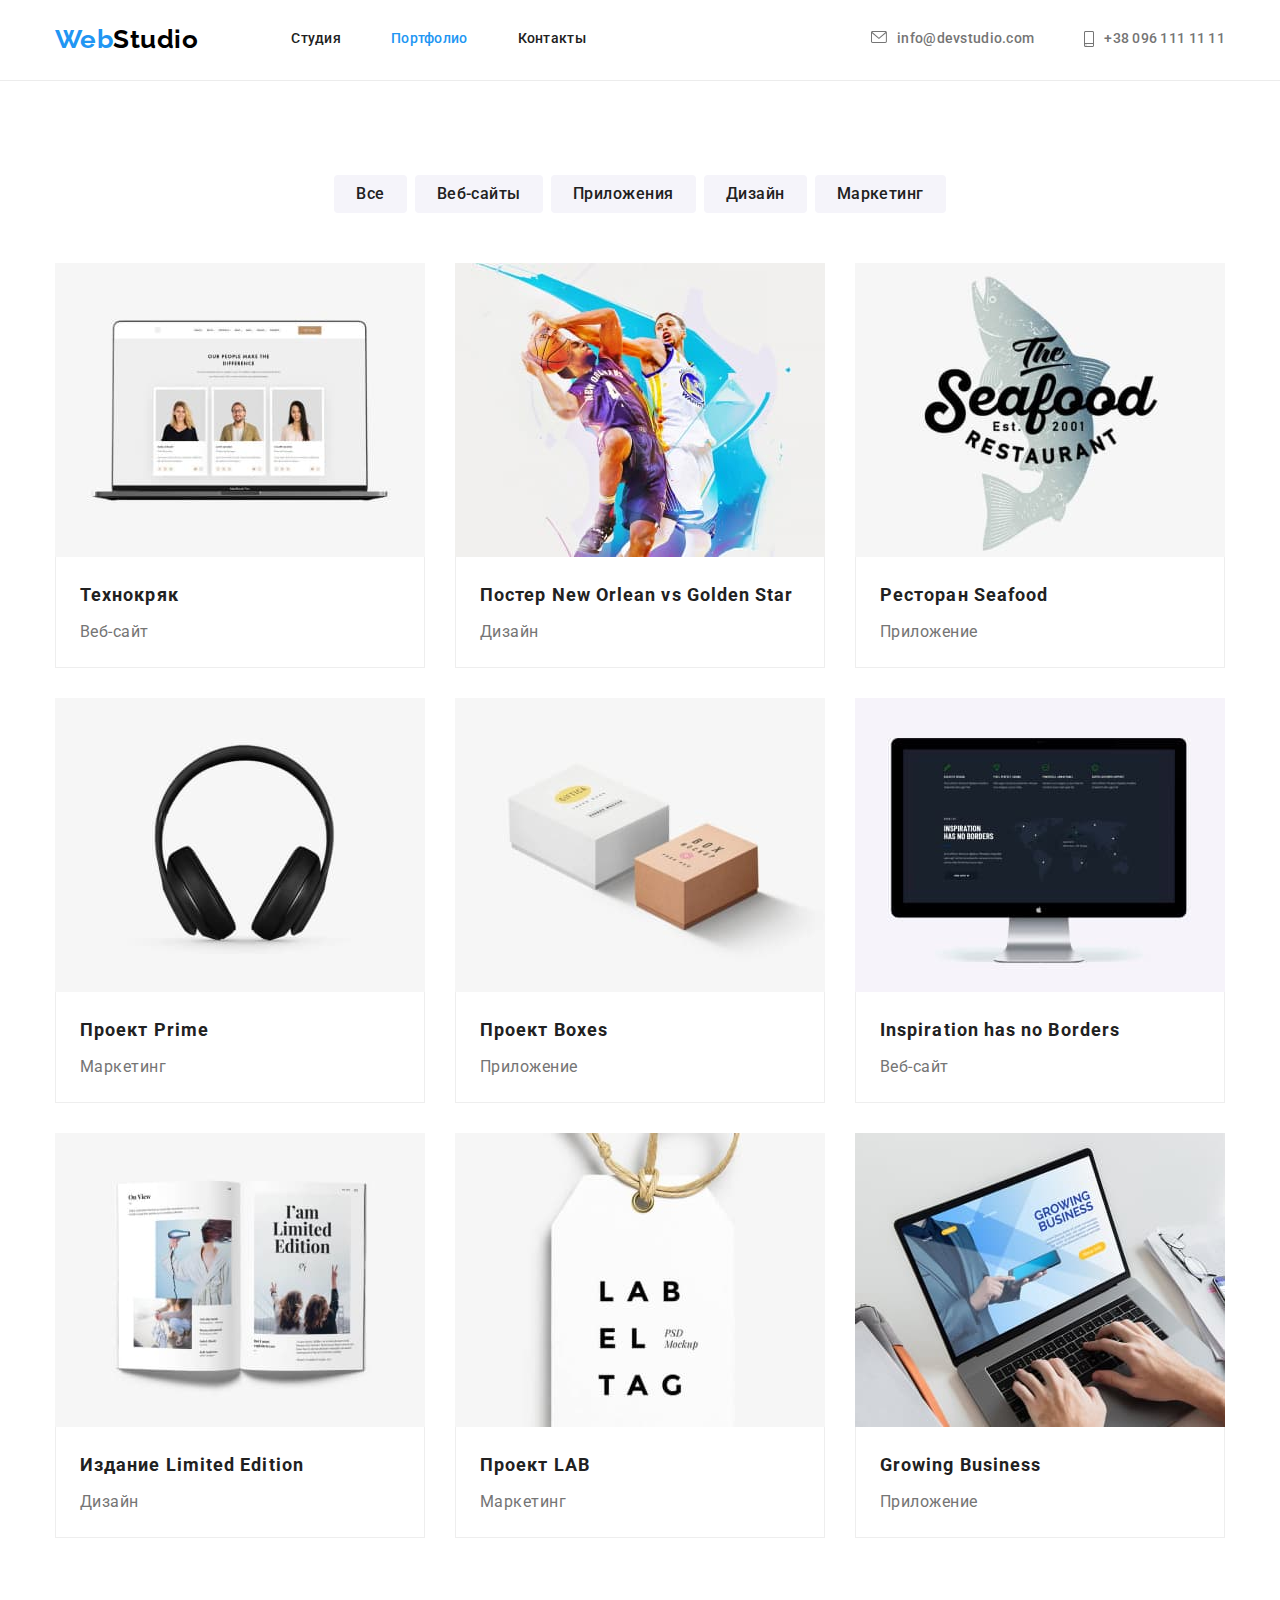
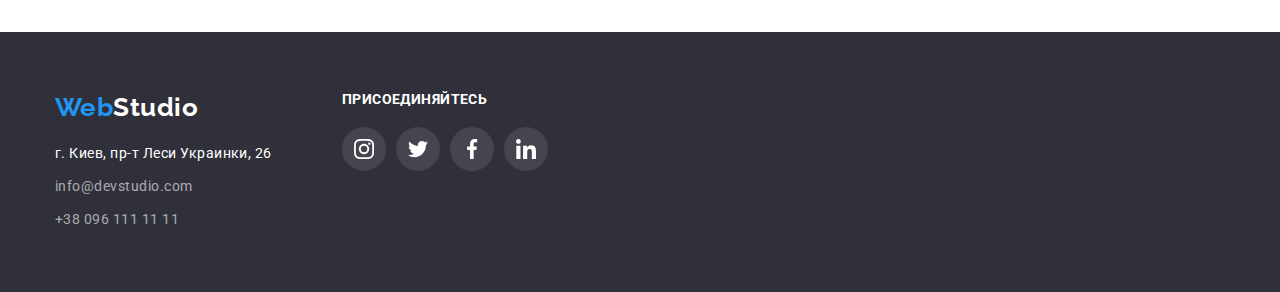
==== portfolio.html @ 69439f71 "Added files from hw#4" ====
<!DOCTYPE html>
<html lang="ru">
  <head>
    <meta charset="UTF-8" />
    <meta http-equiv="X-UA-Compatible" content="IE=edge" />
    <meta name="viewport" content="width=device-width, initial-scale=1.0" />
    <title>Document</title>
    <link rel="preconnect" href="https://fonts.googleapis.com" />
    <link rel="preconnect" href="https://fonts.gstatic.com" crossorigin />
    <link
      href="https://fonts.googleapis.com/css2?family=Raleway:wght@700&family=Roboto:wght@400;500;700;900&display=swap"
      rel="stylesheet"
    />
    <link
      rel="stylesheet"
      href="https://cdnjs.cloudflare.com/ajax/libs/modern-normalize/1.1.0/modern-normalize.css"
    />
    <link rel="stylesheet" href="./css/styles.css" />
  </head>
  <body class="page">
    <!-- Шапка сайта -->

    <header class="page-header">
      <div class="container">
        <div class="header-box">
          <nav class="site-nav">
            <a href="./index.html" class="logo link"><span>Web</span>Studio</a>

            <ul class="site-nav-list list">
              <li class="site-nav-item">
                <a href="./index.html" class="link">Студия</a>
              </li>
              <li class="site-nav-item">
                <a href="./portfolio.html" class="link current">Портфолио</a>
              </li>
              <li class="site-nav-item">
                <a href="#" class="link">Контакты</a>
              </li>
            </ul>
          </nav>

          <ul class="header-contacts-list list">
            <li class="header-contacts-item">
              <a href="mailto:info@devstudio.com" class="link"
                ><svg class="contacts-icon" width="16" height="12">
                  <use href="./images/symbol-defs.svg#icon-envelope"></use>
                </svg>
                info@devstudio.com</a
              >
            </li>
            <li class="header-contacts-item">
              <a href="tel:+380961111111" class="link"
                ><svg class="contacts-icon" width="10" height="16">
                  <use href="./images/symbol-defs.svg#icon-smartphone"></use>
                </svg>
                +38 096 111 11 11</a
              >
            </li>
          </ul>
        </div>
      </div>
    </header>

    <main>
      <section class="section example">
        <!-- <h1 class="section-title">Наши работы</h1> -->
        <div class="example-box container">
          <!-- Фильтр -->

          <ul class="list filter-list">
            <li class="filter-item">
              <button type="button" class="button filter">Все</button>
            </li>
            <li class="filter-item">
              <button type="button" class="button filter">Веб-сайты</button>
            </li>
            <li class="filter-item">
              <button type="button" class="button filter">Приложения</button>
            </li>
            <li class="filter-item">
              <button type="button" class="button filter">Дизайн</button>
            </li>
            <li class="filter-item">
              <button type="button" class="button filter">Маркетинг</button>
            </li>
          </ul>

          <!-- Примеры работ -->

          <ul class="list example-list">
            <li class="example-item">
              <div class="card-thumb">
                <img
                  src="./images/img-pt1.jpg"
                  alt="Лэптоп"
                  width="370"
                  height="294"
                />
                <div class="card-thumb-text">
                  <h2 class="title">Технокряк</h2>
                  <p class="description">Веб-сайт</p>
                </div>
              </div>
            </li>

            <li class="example-item">
              <div class="card-thumb">
                <img
                  src="./images/img-pt2.jpg"
                  alt="Баскетболисты"
                  width="370"
                  height="294"
                />
                <div class="card-thumb-text">
                  <h2 class="title">Постер New Orlean vs Golden Star</h2>
                  <p class="description">Дизайн</p>
                </div>
              </div>
            </li>

            <li class="example-item">
              <div class="card-thumb">
                <img
                  src="./images/img-pt3.jpg"
                  alt="Логотип ресторана"
                  width="370"
                  height="294"
                />
                <div class="card-thumb-text">
                  <h2 class="title">Ресторан Seafood</h2>
                  <p class="description">Приложение</p>
                </div>
              </div>
            </li>

            <li class="example-item">
              <div class="card-thumb">
                <img
                  src="./images/img-pt4.jpg"
                  alt="Наушники"
                  width="370"
                  height="294"
                />
                <div class="card-thumb-text">
                  <h2 class="title">Проект Prime</h2>
                  <p class="description">Маркетинг</p>
                </div>
              </div>
            </li>

            <li class="example-item">
              <div class="card-thumb">
                <img
                  src="./images/img-pt5.jpg"
                  alt="Две коробки"
                  width="370"
                  height="294"
                />
                <div class="card-thumb-text">
                  <h2 class="title">Проект Boxes</h2>
                  <p class="description">Приложение</p>
                </div>
              </div>
            </li>

            <li class="example-item">
              <div class="card-thumb">
                <img
                  src="./images/img-pt6.jpg"
                  alt="Моноблок"
                  width="370"
                  height="294"
                />
                <div class="card-thumb-text">
                  <h2 class="title">Inspiration has no Borders</h2>
                  <p class="description">Веб-сайт</p>
                </div>
              </div>
            </li>

            <li class="example-item">
              <div class="card-thumb">
                <img
                  src="./images/img-pt7.jpg"
                  alt="Открытая книга"
                  width="370"
                  height="294"
                />
                <div class="card-thumb-text">
                  <h2 class="title">Издание Limited Edition</h2>
                  <p class="description">Дизайн</p>
                </div>
              </div>
            </li>

            <li class="example-item">
              <div class="card-thumb">
                <img
                  src="./images/img-pt8.jpg"
                  alt="Бирка"
                  width="370"
                  height="294"
                />
                <div class="card-thumb-text">
                  <h2 class="title">Проект LAB</h2>
                  <p class="description">Маркетинг</p>
                </div>
              </div>
            </li>

            <li class="example-item">
              <div class="card-thumb">
                <img
                  src="./images/img-pt9.jpg"
                  alt="Лэптоп"
                  width="370"
                  height="294"
                />
                <div class="card-thumb-text">
                  <h2 class="title">Growing Business</h2>
                  <p class="description">Приложение</p>
                </div>
              </div>
            </li>
          </ul>
        </div>
      </section>
    </main>

    <!-- Футер -->

    <footer class="page-footer">
      <div class="footer-info container">
        <div class="footer-contacts">
          <a href="./index.html" class="link logo"><span>Web</span>Studio</a>
          <address>г. Киев, пр-т Леси Украинки, 26</address>
          <ul class="footer-contacts list">
            <li class="footer-contacts-item">
              <a href="mailto:info@devstudio.com" class="link"
                >info@devstudio.com</a
              >
            </li>
            <li class="footer-contacts-item">
              <a href="tel:+380961111111" class="link">+38 096 111 11 11</a>
            </li>
          </ul>
        </div>

        <div class="footer-links">
          <h2>Присоединяйтесь</h2>

          <ul class="list social-list">
            <li class="social-item">
              <a href="#" class="link">
                <div class="social-box">
                  <svg class="social-icon">
                    <use href="./images/symbol-defs.svg#icon-instagram-2"></use>
                  </svg>
                </div>
              </a>
            </li>

            <li class="social-item">
              <a href="#" class="link">
                <div class="social-box">
                  <svg class="social-icon">
                    <use href="./images/symbol-defs.svg#icon-twitter-1"></use>
                  </svg>
                </div>
              </a>
            </li>

            <li class="social-item">
              <a href="#" class="link">
                <div class="social-box">
                  <svg class="social-icon">
                    <use href="./images/symbol-defs.svg#icon-facebook-1"></use>
                  </svg>
                </div>
              </a>
            </li>

            <li class="social-item">
              <a href="#" class="link">
                <div class="social-box">
                  <svg class="social-icon">
                    <use href="./images/symbol-defs.svg#icon-linkedin-1"></use>
                  </svg>
                </div>
              </a>
            </li>
          </ul>
        </div>
      </div>
    </footer>
  </body>
</html>
---- css/styles.css ----
:root {
  --primary-text-color: #757575;
  --title-text-color: #212121;
  --primary-accent-color: #2196f3;
  --secondary-accent-color: #ffffff;
  --logo-color: #000000;
  --footer-link-color: rgba(255, 255, 255, 0.6);

  /* --primary-bg-color: #e5e5e5; */
  --header-bg-color: #ffffff;
  --hero-bg-color: #2f303a;
  --footer-bg-color: #2f303a;
  /* --secondary-bg-color: #f5f4fa; */
  --primary-bg-color: #f5f4fa;
  --secondary-bg-color: #e5e5e5;

  --card-set-gap: 30px;
}

/* палитра текста */

/* Основной цвет текста: #757575; */

/* Вторичный цвет текста: #212121; */

/* Акцент:#2196F3; */

/* Белый #FFFFFF; */

/* Футер адресс #FFFFFF; */

/* Футер ссылки rgba(255, 255, 255, 0.6); */

/* WEB #2196F3; studio #000000; #FFFFFF; */

/* Герой #FFFFFF; */

/* Палитра фона */

/* Хэдер #FFFFFF; */

/* Герой #2F303A; */

/* Основной фон #E5E5E5; */

/* Вторичный фон+фильтр #F5F4FA; */

body {
  color: var(--primary-text-color);
  background-color: var(--header-bg-color);

  font-family: Roboto, sans-serif;
  letter-spacing: 0.03em;
}

/* Ссылки */
.link {
  color: inherit;
  text-decoration: none;
}

/* Списки */
.list {
  margin: 0;
  padding: 0;

  list-style: none;
}

/* сброс */
h1,
h2,
h3,
h4,
h5,
h6,
p {
  margin: 0;
  padding: 0;
}

/* Изображения */

img {
  display: block;
  width: 100%;
  height: auto;
}

/* CONTAINER */
.container {
  width: 1200px;
  padding-left: 15px;
  padding-right: 15px;
  margin: 0 auto;
}

/* Кнопки */

.button {
  border: 2px solid transparent;
  border-radius: 4px;
  cursor: pointer;
}

.button.filter {
  padding: 4px 20px;

  color: var(--title-text-color);
  background-color: var(--primary-bg-color);

  font-family: inherit;
  font-weight: 500;
  font-size: 16px;
  line-height: 1.62;
  letter-spacing: inherit;
}

.button.filter:hover,
.button.filter:focus {
  color: var(--secondary-accent-color);
  background-color: var(--primary-accent-color);

  font-family: inherit;
  font-weight: 500;
  font-size: 16px;
  line-height: 1.62;
  letter-spacing: inherit;

  box-shadow: 0px 3px 1px rgba(0, 0, 0, 0.1), 0px 1px 2px rgba(0, 0, 0, 0.08),
    0px 2px 2px rgba(0, 0, 0, 0.12);

  text-shadow: 0px 4px 4px rgba(0, 0, 0, 0.25);
}

.button.primary:hover,
.button.primary:focus {
  background-color: #188ce8;
}

/* Ссылки на соц.сети */

.social-box {
  display: flex;
  justify-content: center;
  width: 44px;
  height: 44px;
}

.social-icon {
  width: 20px;
  height: 20px;
}

/* HEADER */

.page-header {
  padding-top: 24px;
  padding-bottom: 25px;
  border-bottom: 1px solid #ececec;

  color: var(--title-text-color);
  background-color: var(--secondary-accent-color);
}

.site-nav {
  display: flex;
  align-items: center;
}

.header-box {
  display: flex;
  align-items: center;
}

.logo {
  margin-right: 93px;

  color: var(--logo-color);

  font-family: Raleway, sans-serif;
  font-weight: 700;
  font-size: 26px;
  line-height: 1.19;
}

.logo span {
  color: var(--primary-accent-color);
}

/* site-nav+header-contacts-list */

.site-nav-list {
  color: var(--title-text-color);
  font-weight: 500;
  font-size: 14px;
  line-height: 1.14;
  letter-spacing: 0.02em;

  display: flex;
}

.site-nav-item:not(:last-child) {
  margin-right: 50px;
}

.site-nav-list .current {
  color: var(--primary-accent-color);
}

.header-contacts-list {
  margin-left: auto;

  color: var(--primary-text-color);
  font-weight: 500;
  font-size: 14px;
  line-height: 1.14;
  letter-spacing: 0.02em;
  fill: var(--primary-text-color);

  display: flex;
}

.header-contacts-item {
  display: flex;
  align-items: center;
}

.header-contacts-item .link {
  display: flex;
}

.contacts-icon {
  margin-right: 10px;

  justify-content: center;
  align-items: center;
}

.header-contacts-item:not(:last-child) {
  margin-right: 50px;
}

.site-nav-list .link:hover,
.site-nav-list .link:focus,
.header-contacts-list .link:focus:focus,
.header-contacts-list .link:hover:hover,
.footer-contacts .link:focus,
.footer-contacts .link:hover {
  color: var(--primary-accent-color);
  fill: var(--primary-accent-color);
}

/* Sections */

.section {
  padding-top: 94px;
  padding-bottom: 94px;
}

.section-title {
  margin-bottom: 50px;

  color: var(--title-text-color);

  font-weight: 700;
  font-size: 36px;
  line-height: 1.16;
  text-align: center;
}

/* Hero */

.hero {
  padding-top: 200px;
  padding-bottom: 200px;

  max-width: 1600px;
  margin-right: auto;
  margin-left: auto;

  background-color: var(--hero-bg-color);
  text-align: center;
  background-image: linear-gradient(rgba(0, 0, 0, 0.2), rgba(47, 48, 58, 0.4)),
    url(../images/hero-bg.jpg);
  background-repeat: no-repeat;
  background-position: center;
}

.hero-title {
  max-width: 696px;
  margin-top: 0;
  margin-right: auto;
  margin-left: auto;
  margin-bottom: 30px;

  color: var(--secondary-accent-color);

  font-weight: 900;
  font-size: 44px;
  line-height: 1.36;
  letter-spacing: 0.06em;
  text-transform: uppercase;
}

/* HERO-кнопка */
.button.primary {
  margin-top: 0;
  margin-bottom: 0;
  margin-left: auto;
  margin-right: auto;
  padding-top: 8px;
  padding-bottom: 8px;
  padding-left: 30px;
  padding-right: 30px;

  color: var(--secondary-accent-color);
  background-color: var(--primary-accent-color);

  font-family: inherit;
  font-weight: 700;
  font-size: 16px;
  line-height: 1.87;
  letter-spacing: 0.06em;
}

/* Секция преймущества */

/* .advantages {
  outline: 2px solid tomato;
  background-color: rgb(131, 71, 71);
} */

.advantages-list {
  margin-left: calc(-1 * var(--card-set-gap));

  font-size: 14px;
  line-height: 1.71;

  display: flex;
}

.advantages-item {
  margin-left: var(--card-set-gap);

  flex-basis: calc((100% / 4) - var(--card-set-gap));
}

.advantages-item-box {
  width: 270px;
  height: 120px;
  border-radius: 4px;
  padding: 25px 100px;
  margin-bottom: 30px;

  background-color: var(--primary-bg-color);
}

.advantages-icon {
  width: 70px;
  height: 70px;
}

.advantages-list-title {
  margin-bottom: 10px;

  color: var(--title-text-color);

  font-weight: 700;
  font-size: 14px;
  line-height: 1.14;
  text-transform: uppercase;
}

/* Секция Чем мы занимаемся */

.work {
  padding-top: 0;

  text-align: center;
}

.work-list {
  margin-left: calc(-1 * var(--card-set-gap));

  display: flex;
}

.work-item {
  margin-left: var(--card-set-gap);

  flex-basis: calc((100% / 3) - var(--card-set-gap));
}

/* Секция Команда */

.team {
  background-color: var(--secondary-bg-color);
}

.team-list {
  margin-left: calc(-1 * var(--card-set-gap));

  font-size: 16px;
  line-height: 1.18;
  text-align: center;

  display: flex;
}

.team-item {
  margin-left: var(--card-set-gap);

  flex-basis: calc((100% / 4) - var(--card-set-gap));

  box-shadow: 0px 1px 3px rgba(0, 0, 0, 0.12), 0px 1px 1px rgba(0, 0, 0, 0.14),
    0px 2px 1px rgba(0, 0, 0, 0.2);
}

.team-list .title {
  margin-bottom: 10px;

  color: var(--title-text-color);
  font-size: 16px;
  line-height: 1.18;
  font-weight: 500;
}

/* .team-list img {
  margin-bottom: 30px;
} */

.team-card-text {
  padding: 30px 32px;
  border-radius: 0 0 4px 4px;
  background-color: var(--header-bg-color);
}

.team .social-list {
  margin-top: 16px;
  margin-left: -10px;

  display: flex;
}

.team .social-item {
  margin-left: 10px;

  flex-basis: calc((100% / 3) - 10px);
}

.social-item .link {
  display: flex;
  align-items: center;
}

.team .social-item .link:hover .social-icon,
.team .social-item .link:focus .social-icon {
  fill: var(--secondary-accent-color);
}

.team .social-item .link:hover .social-box,
.team .social-item .link:hover .social-box {
  background-color: var(--primary-accent-color);
  border-radius: 50%;
}

.team .social-icon {
  fill: #afb1b8;
  align-self: center;
}

/* Секция Постоянные клиенты */

.clients-list {
  margin-left: calc(-1 * var(--card-set-gap));
  margin-bottom: calc(-1 * var(--card-set-gap));

  display: flex;
}

.clients-item {
  margin-left: var(--card-set-gap);
  margin-bottom: var(--card-set-gap);

  flex-basis: calc((100% / 5) - var(--card-set-gap));
}

.clients-item-box {
  width: 170px;
  height: 92px;
  padding: 16px 32px;
  border: 1px solid #afb1b8;
  border-radius: 4px;
}

.clients-icon {
  width: 106px;
  height: 60px;

  fill: #afb1b8;
}

.clients-item .link:hover .clients-icon,
.clients-item .link:focus .clients-icon {
  fill: var(--primary-accent-color);
}

.clients-item .link:hover .clients-item-box,
.clients-item .link:focus .clients-item-box {
  border: 1px solid var(--primary-accent-color);
}

/* Секция Примеры работ */

/* .example {
  background-color: var(--header-bg-color);
} */

.filter-list {
  margin-bottom: 50px;
  display: flex;
  justify-content: center;
}

.filter-item:not(:last-child) {
  margin-right: 8px;
}

.card-thumb:hover,
.card-thumb:focus {
  box-shadow: 0px 1px 1px rgba(0, 0, 0, 0.12), 0px 4px 4px rgba(0, 0, 0, 0.06),
    1px 4px 6px rgba(0, 0, 0, 0.16);
}

/* Карточки секции Примеры */

/* .card-thumb > img {
  margin-bottom: 20px;
} */

.card-thumb-text {
  padding: 20px 24px;
  border: 1px solid #eeeeee;
  border-top: none;
}

.example-list .title {
  margin-bottom: 4px;

  color: var(--title-text-color);

  font-weight: 700;
  font-size: 18px;
  line-height: 2;
  letter-spacing: 0.06em;
  text-align: left;
}

.example-list .description {
  color: var(--primary-text-color);

  font-size: 16px;
  line-height: 1.87;
  text-align: left;
}

.example-list {
  margin-left: calc(-1 * var(--card-set-gap));
  margin-bottom: calc(-1 * var(--card-set-gap));

  display: flex;
  flex-wrap: wrap;
}

.example-item {
  margin-left: var(--card-set-gap);
  margin-bottom: var(--card-set-gap);
  flex-basis: calc((100% / 3) - var(--card-set-gap));
}

/* .card-thumb {
  border: 1px solid #eeeeee;
} */

/* футер */

.page-footer {
  padding-top: 60px;
  padding-bottom: 60px;

  color: var(--secondary-accent-color);
  background-color: var(--footer-bg-color);

  font-size: 14px;
  line-height: 1.71;
}

.page-footer .footer-contacts .logo {
  margin-bottom: 20px;
  margin-right: 0;
  display: inline-block;

  color: var(--secondary-accent-color);
}

.page-footer address {
  margin-bottom: 9px;

  font-style: normal;
}

.footer-contacts .link {
  color: var(--footer-link-color);
}

.footer-contacts-item:not(:last-child) {
  margin-bottom: 9px;
}

.page-footer .social-list {
  display: flex;
}

.footer-info {
  display: flex;
}

.footer-links {
  margin-left: 70px;
}

.footer-links .social-item .link:hover .social-icon,
.footer-links .social-item .link:focus .social-icon {
  fill: var(--secondary-accent-color);
}

.footer-links .social-item .link:hover .social-box,
.footer-links .social-item .link:hover .social-box {
  background-color: var(--primary-accent-color);
  border-radius: 50%;
}

.footer-links .social-icon {
  fill: var(--secondary-accent-color);
  align-self: center;
}

.footer-links .social-box {
  background-color: rgba(255, 255, 255, 0.1);
  border-radius: 50%;
}

.footer-links .social-item:not(:first-child) {
  margin-left: 10px;
}

.footer-links h2 {
  margin-bottom: 20px;

  font-family: Roboto;
  font-weight: 700;
  font-size: 14px;
  line-height: 1.14;
  letter-spacing: 0.03em;
  text-transform: uppercase;
}
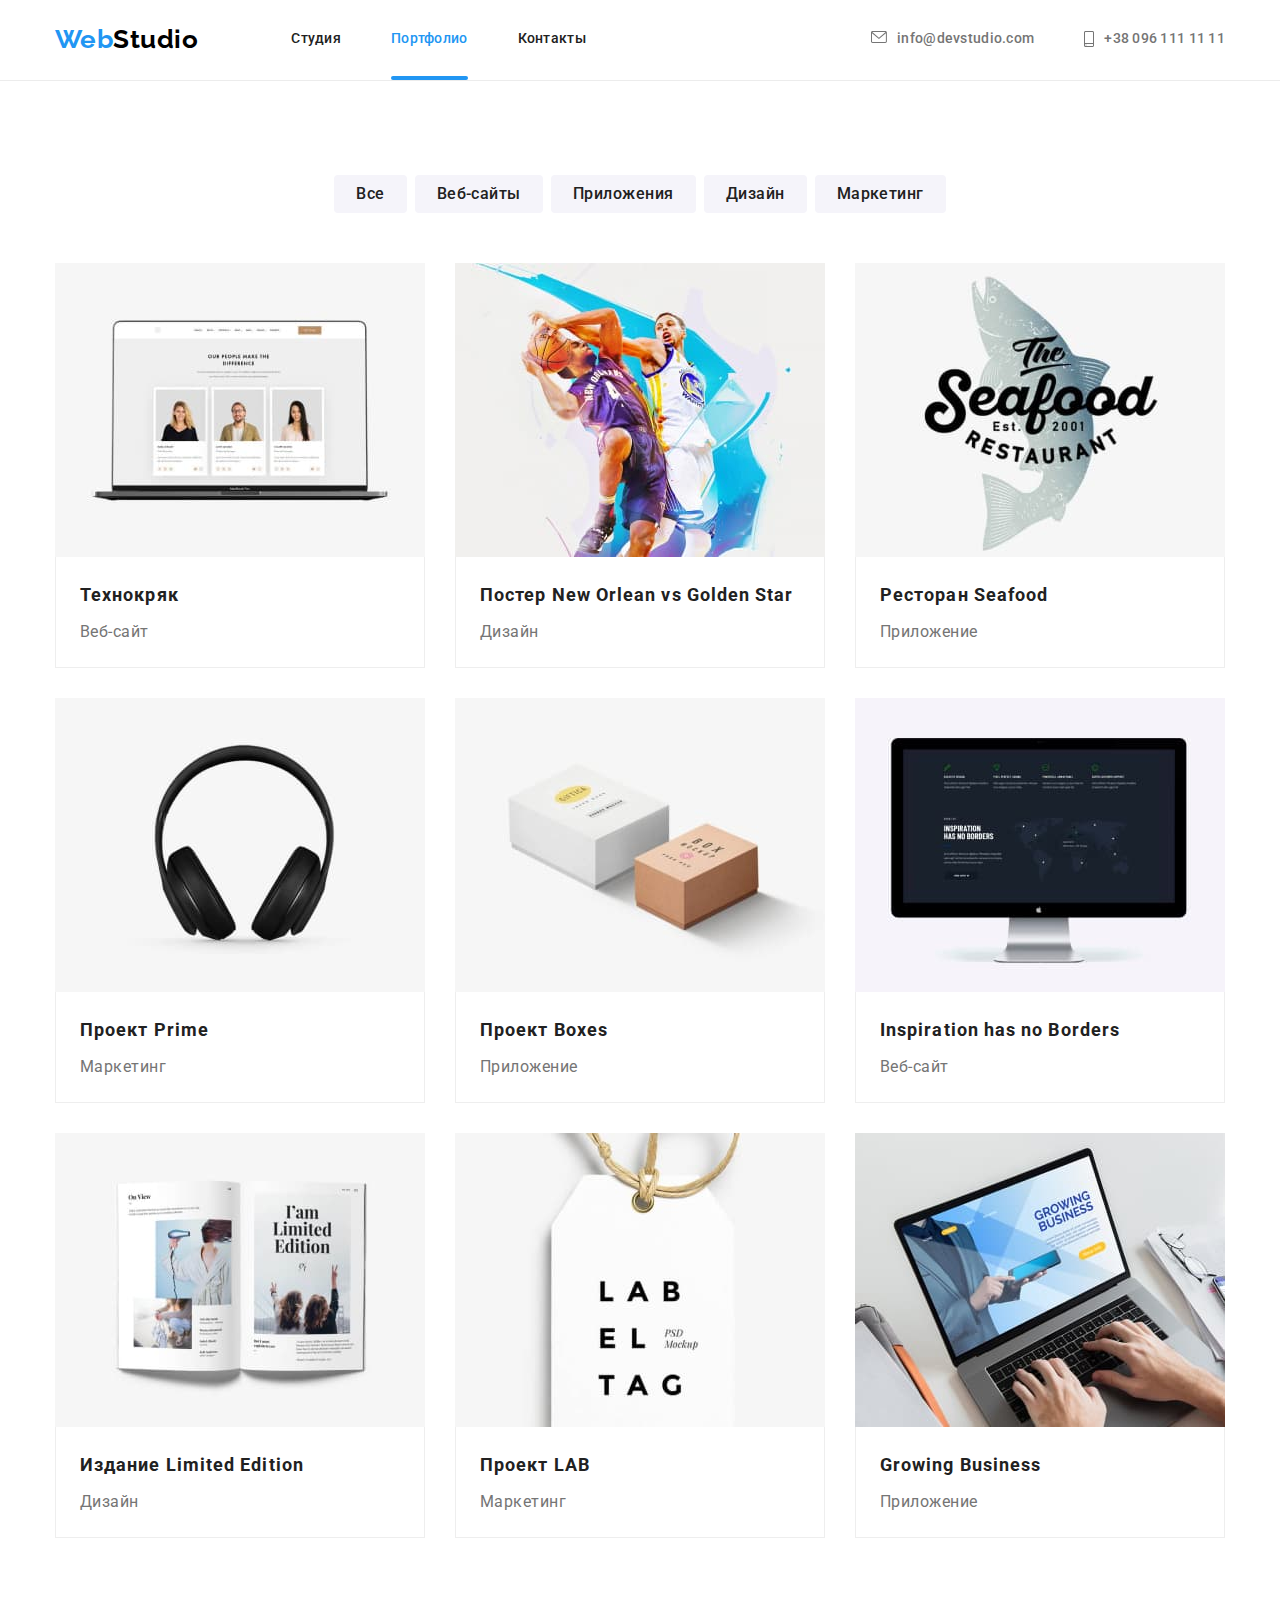
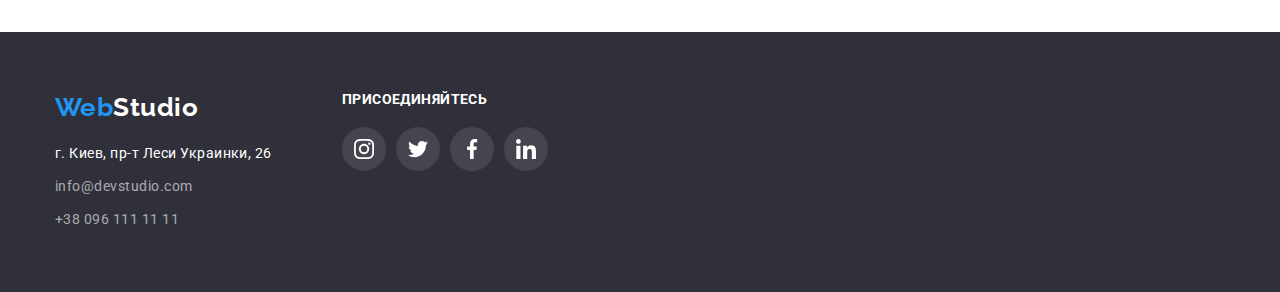
==== commit 41e8f6c3: "Added animations for portfolio section" ====
--- a/portfolio.html
+++ b/portfolio.html
@@ -96,10 +96,15 @@
                   width="370"
                   height="294"
                 />
-                <div class="card-thumb-text">
-                  <h2 class="title">Технокряк</h2>
-                  <p class="description">Веб-сайт</p>
-                </div>
+                <p class="card-thumb-description">
+                  Технокряк это современная площадка распространения
+                  коронавируса. Компании используют эту платформу для цифрового
+                  шпионажа и атак на защищённые сервера конкурентов.
+                </p>
+              </div>
+              <div class="card-thumb-text">
+                <h2 class="title">Технокряк</h2>
+                <p class="description">Веб-сайт</p>
               </div>
             </li>
 
@@ -111,10 +116,15 @@
                   width="370"
                   height="294"
                 />
-                <div class="card-thumb-text">
-                  <h2 class="title">Постер New Orlean vs Golden Star</h2>
-                  <p class="description">Дизайн</p>
-                </div>
+                <p class="card-thumb-description">
+                  Технокряк это современная площадка распространения
+                  коронавируса. Компании используют эту платформу для цифрового
+                  шпионажа и атак на защищённые сервера конкурентов.
+                </p>
+              </div>
+              <div class="card-thumb-text">
+                <h2 class="title">Постер New Orlean vs Golden Star</h2>
+                <p class="description">Дизайн</p>
               </div>
             </li>
 
@@ -126,10 +136,15 @@
                   width="370"
                   height="294"
                 />
-                <div class="card-thumb-text">
-                  <h2 class="title">Ресторан Seafood</h2>
-                  <p class="description">Приложение</p>
-                </div>
+                <p class="card-thumb-description">
+                  Технокряк это современная площадка распространения
+                  коронавируса. Компании используют эту платформу для цифрового
+                  шпионажа и атак на защищённые сервера конкурентов.
+                </p>
+              </div>
+              <div class="card-thumb-text">
+                <h2 class="title">Ресторан Seafood</h2>
+                <p class="description">Приложение</p>
               </div>
             </li>
 
@@ -141,10 +156,15 @@
                   width="370"
                   height="294"
                 />
-                <div class="card-thumb-text">
-                  <h2 class="title">Проект Prime</h2>
-                  <p class="description">Маркетинг</p>
-                </div>
+                <p class="card-thumb-description">
+                  Технокряк это современная площадка распространения
+                  коронавируса. Компании используют эту платформу для цифрового
+                  шпионажа и атак на защищённые сервера конкурентов.
+                </p>
+              </div>
+              <div class="card-thumb-text">
+                <h2 class="title">Проект Prime</h2>
+                <p class="description">Маркетинг</p>
               </div>
             </li>
 
@@ -156,10 +176,15 @@
                   width="370"
                   height="294"
                 />
-                <div class="card-thumb-text">
-                  <h2 class="title">Проект Boxes</h2>
-                  <p class="description">Приложение</p>
-                </div>
+                <p class="card-thumb-description">
+                  Технокряк это современная площадка распространения
+                  коронавируса. Компании используют эту платформу для цифрового
+                  шпионажа и атак на защищённые сервера конкурентов.
+                </p>
+              </div>
+              <div class="card-thumb-text">
+                <h2 class="title">Проект Boxes</h2>
+                <p class="description">Приложение</p>
               </div>
             </li>
 
@@ -171,10 +196,15 @@
                   width="370"
                   height="294"
                 />
-                <div class="card-thumb-text">
-                  <h2 class="title">Inspiration has no Borders</h2>
-                  <p class="description">Веб-сайт</p>
-                </div>
+                <p class="card-thumb-description">
+                  Технокряк это современная площадка распространения
+                  коронавируса. Компании используют эту платформу для цифрового
+                  шпионажа и атак на защищённые сервера конкурентов.
+                </p>
+              </div>
+              <div class="card-thumb-text">
+                <h2 class="title">Inspiration has no Borders</h2>
+                <p class="description">Веб-сайт</p>
               </div>
             </li>
 
@@ -186,10 +216,15 @@
                   width="370"
                   height="294"
                 />
-                <div class="card-thumb-text">
-                  <h2 class="title">Издание Limited Edition</h2>
-                  <p class="description">Дизайн</p>
-                </div>
+                <p class="card-thumb-description">
+                  Технокряк это современная площадка распространения
+                  коронавируса. Компании используют эту платформу для цифрового
+                  шпионажа и атак на защищённые сервера конкурентов.
+                </p>
+              </div>
+              <div class="card-thumb-text">
+                <h2 class="title">Издание Limited Edition</h2>
+                <p class="description">Дизайн</p>
               </div>
             </li>
 
@@ -201,10 +236,15 @@
                   width="370"
                   height="294"
                 />
-                <div class="card-thumb-text">
-                  <h2 class="title">Проект LAB</h2>
-                  <p class="description">Маркетинг</p>
-                </div>
+                <p class="card-thumb-description">
+                  Технокряк это современная площадка распространения
+                  коронавируса. Компании используют эту платформу для цифрового
+                  шпионажа и атак на защищённые сервера конкурентов.
+                </p>
+              </div>
+              <div class="card-thumb-text">
+                <h2 class="title">Проект LAB</h2>
+                <p class="description">Маркетинг</p>
               </div>
             </li>
 
@@ -216,10 +256,15 @@
                   width="370"
                   height="294"
                 />
-                <div class="card-thumb-text">
-                  <h2 class="title">Growing Business</h2>
-                  <p class="description">Приложение</p>
-                </div>
+                <p class="card-thumb-description">
+                  Технокряк это современная площадка распространения
+                  коронавируса. Компании используют эту платформу для цифрового
+                  шпионажа и атак на защищённые сервера конкурентов.
+                </p>
+              </div>
+              <div class="card-thumb-text">
+                <h2 class="title">Growing Business</h2>
+                <p class="description">Приложение</p>
               </div>
             </li>
           </ul>
@@ -293,5 +338,7 @@
         </div>
       </div>
     </footer>
+
+    <script src="./js/modal.js"></script>
   </body>
 </html>
--- a/css/styles.css
+++ b/css/styles.css
@@ -15,6 +15,11 @@
   --secondary-bg-color: #e5e5e5;
 
   --card-set-gap: 30px;
+
+  /* -------------Переменные переходов */
+
+  --transition-time: 250ms;
+  --transition-time-func: cubic-bezier(0.4, 0, 0.2, 1);
 }
 
 /* палитра текста */
@@ -126,11 +131,6 @@
   font-size: 16px;
   line-height: 1.62;
   letter-spacing: inherit;
-
-  box-shadow: 0px 3px 1px rgba(0, 0, 0, 0.1), 0px 1px 2px rgba(0, 0, 0, 0.08),
-    0px 2px 2px rgba(0, 0, 0, 0.12);
-
-  text-shadow: 0px 4px 4px rgba(0, 0, 0, 0.25);
 }
 
 .button.primary:hover,
@@ -205,6 +205,7 @@
 }
 
 .site-nav-list .current {
+  position: relative;
   color: var(--primary-accent-color);
 }
 
@@ -249,6 +250,19 @@
 .footer-contacts .link:hover {
   color: var(--primary-accent-color);
   fill: var(--primary-accent-color);
+}
+
+/* ---------Полоска активной вкладки position: relative строка 212 */
+
+.site-nav .link.current::after {
+  content: "";
+  position: absolute;
+  left: 0;
+  top: 46px;
+  width: 100%;
+  height: 4px;
+  background-color: var(--primary-accent-color);
+  border-radius: 2px;
 }
 
 /* Sections */
@@ -387,9 +401,33 @@
 }
 
 .work-item {
+  position: relative;
+
   margin-left: var(--card-set-gap);
 
   flex-basis: calc((100% / 3) - var(--card-set-gap));
+}
+
+.work-item-text {
+  position: absolute;
+  width: 100%;
+  height: auto;
+  left: 0;
+  bottom: 0;
+
+  padding-top: 27px;
+  padding-bottom: 27px;
+
+  font-family: Roboto;
+  font-weight: 700;
+  font-size: 14px;
+  line-height: 1.14;
+  text-align: center;
+  letter-spacing: 0.03em;
+  text-transform: uppercase;
+
+  color: var(--secondary-accent-color);
+  background-color: rgba(47, 48, 58, 0.8);
 }
 
 /* Секция Команда */
@@ -527,22 +565,116 @@
   margin-right: 8px;
 }
 
-.card-thumb:hover,
-.card-thumb:focus {
+.filter-item {
+  position: relative;
+}
+
+.filter-item::after {
+  position: absolute;
+  top: 0;
+  left: 0;
+  border-radius: 4px;
+  content: "";
+  width: 100%;
+  height: 100%;
+
+  z-index: -1;
+
+  opacity: 0;
+
+  transition: opacity var(--transition-time) var(--transition-time-func);
+
+  text-shadow: 0px 4px 4px rgba(0, 0, 0, 0.25);
+
+  box-shadow: 0px 3px 1px rgba(0, 0, 0, 0.1), 0px 1px 2px rgba(0, 0, 0, 0.08),
+    0px 2px 2px rgba(0, 0, 0, 0.12);
+}
+
+.filter-item:hover::after {
+  opacity: 1;
+}
+
+/* Карточки секции Примеры */
+
+.example-item:hover,
+.example-item:focus {
+  cursor: pointer;
+
+  /* box-shadow: 0px 1px 1px rgba(0, 0, 0, 0.12), 0px 4px 4px rgba(0, 0, 0, 0.06),
+    1px 4px 6px rgba(0, 0, 0, 0.16); */
+}
+
+.example-item {
+  position: relative;
+}
+
+.example-item::after {
+  display: inline-block;
+  position: absolute;
+  top: 0;
+  left: 0;
+  content: "";
+  width: 100%;
+  height: 100%;
+
+  opacity: 0;
+  transition: opacity var(--transition-time) var(--transition-time-func);
+
   box-shadow: 0px 1px 1px rgba(0, 0, 0, 0.12), 0px 4px 4px rgba(0, 0, 0, 0.06),
     1px 4px 6px rgba(0, 0, 0, 0.16);
 }
 
-/* Карточки секции Примеры */
+.example-item:hover::after {
+  opacity: 1;
+}
 
 /* .card-thumb > img {
   margin-bottom: 20px;
 } */
+
+.card-thumb {
+  position: relative;
+  overflow: hidden;
+}
 
 .card-thumb-text {
   padding: 20px 24px;
   border: 1px solid #eeeeee;
   border-top: none;
+}
+
+.card-thumb-description {
+  display: block;
+
+  position: absolute;
+
+  padding: 63px 24px;
+
+  font-family: Roboto;
+  font-size: 18px;
+  line-height: 1.56;
+  letter-spacing: 0.03em;
+
+  color: var(--secondary-accent-color);
+  background-color: rgba(33, 150, 243, 0.9);
+
+  /* overflow: hidden; */
+
+  /* opacity: 0; */
+
+  pointer-events: none;
+
+  transition: transform var(--transition-time) var(--transition-time-func);
+}
+
+.example-item:hover .card-thumb-description,
+.example-item:focus .card-thumb-description {
+  /* bottom: 0;
+  left: 0; */
+
+  transform: translateY(-100%);
+
+  /* opacity: 1; */
 }
 
 .example-list .title {
